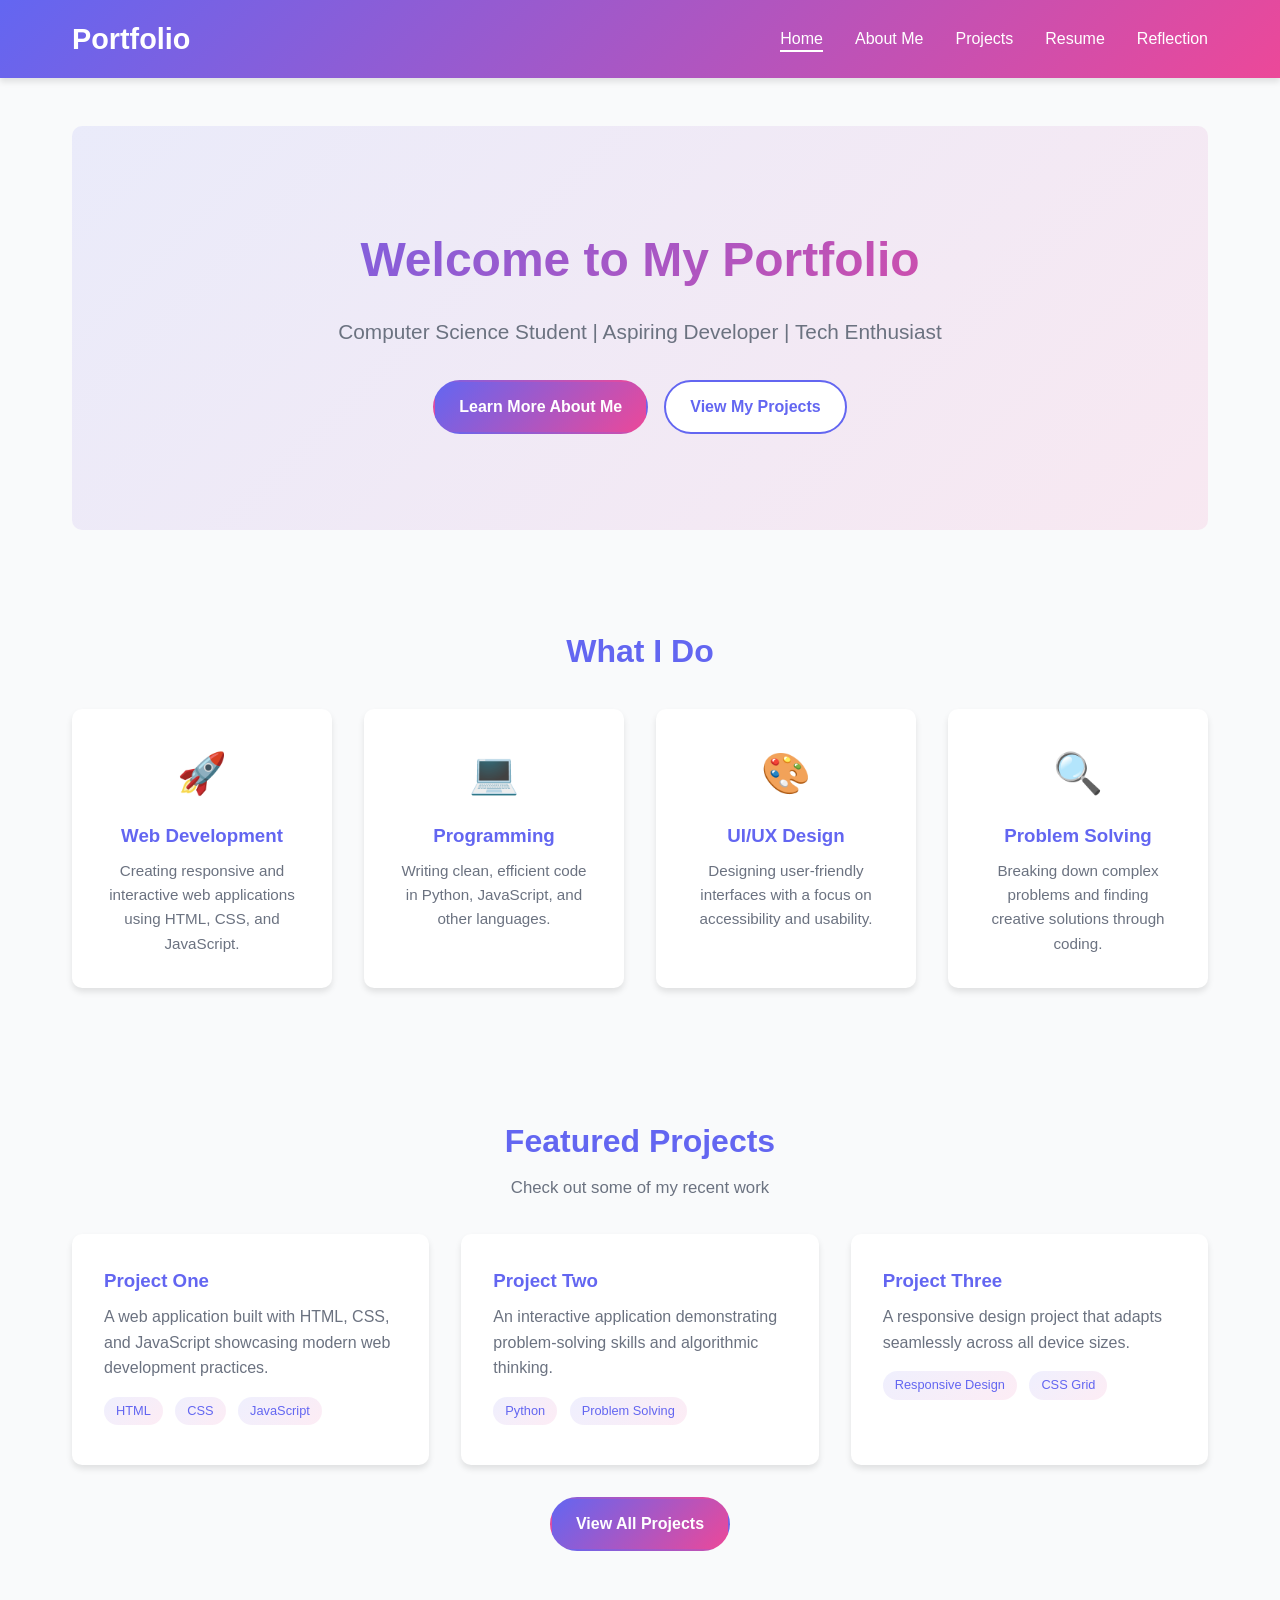
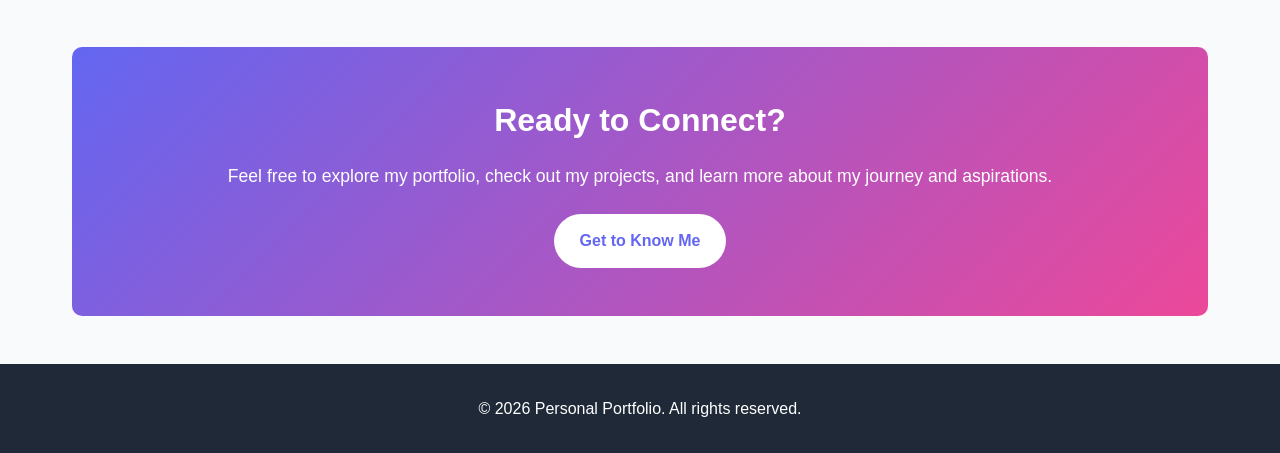
==== index.html @ 59f5081c "Create complete portfolio website with all pages and styling" ====
<!DOCTYPE html>
<html lang="en">
<head>
    <meta charset="UTF-8">
    <meta name="viewport" content="width=device-width, initial-scale=1.0">
    <title>Home - Personal Portfolio</title>
    <link rel="stylesheet" href="styles.css">
</head>
<body>
    <nav class="navbar">
        <div class="nav-container">
            <div class="logo">Portfolio</div>
            <ul class="nav-menu">
                <li><a href="index.html" class="nav-link active">Home</a></li>
                <li><a href="about.html" class="nav-link">About Me</a></li>
                <li><a href="projects.html" class="nav-link">Projects</a></li>
                <li><a href="resume.html" class="nav-link">Resume</a></li>
                <li><a href="reflection.html" class="nav-link">Reflection</a></li>
            </ul>
        </div>
    </nav>

    <main>
        <!-- Hero Section -->
        <section class="hero">
            <div class="hero-content">
                <h1>Welcome to My Portfolio</h1>
                <p>Computer Science Student | Aspiring Developer | Tech Enthusiast</p>
                <div class="hero-buttons">
                    <a href="about.html" class="btn btn-primary">Learn More About Me</a>
                    <a href="projects.html" class="btn btn-secondary">View My Projects</a>
                </div>
            </div>
        </section>

        <!-- Quick Highlights Section -->
        <section class="highlights">
            <h2>What I Do</h2>
            <div class="highlights-grid">
                <div class="highlight-card">
                    <div class="highlight-icon">🚀</div>
                    <h3>Web Development</h3>
                    <p>Creating responsive and interactive web applications using HTML, CSS, and JavaScript.</p>
                </div>
                <div class="highlight-card">
                    <div class="highlight-icon">💻</div>
                    <h3>Programming</h3>
                    <p>Writing clean, efficient code in Python, JavaScript, and other languages.</p>
                </div>
                <div class="highlight-card">
                    <div class="highlight-icon">🎨</div>
                    <h3>UI/UX Design</h3>
                    <p>Designing user-friendly interfaces with a focus on accessibility and usability.</p>
                </div>
                <div class="highlight-card">
                    <div class="highlight-icon">🔍</div>
                    <h3>Problem Solving</h3>
                    <p>Breaking down complex problems and finding creative solutions through coding.</p>
                </div>
            </div>
        </section>

        <!-- Featured Projects Preview -->
        <section class="preview">
            <h2>Featured Projects</h2>
            <p class="section-subtitle">Check out some of my recent work</p>
            <div class="projects-preview">
                <div class="project-preview-card">
                    <h3>Project One</h3>
                    <p>A web application built with HTML, CSS, and JavaScript showcasing modern web development practices.</p>
                    <span class="tech-tag">HTML</span>
                    <span class="tech-tag">CSS</span>
                    <span class="tech-tag">JavaScript</span>
                </div>
                <div class="project-preview-card">
                    <h3>Project Two</h3>
                    <p>An interactive application demonstrating problem-solving skills and algorithmic thinking.</p>
                    <span class="tech-tag">Python</span>
                    <span class="tech-tag">Problem Solving</span>
                </div>
                <div class="project-preview-card">
                    <h3>Project Three</h3>
                    <p>A responsive design project that adapts seamlessly across all device sizes.</p>
                    <span class="tech-tag">Responsive Design</span>
                    <span class="tech-tag">CSS Grid</span>
                </div>
            </div>
            <div class="center-button">
                <a href="projects.html" class="btn btn-primary">View All Projects</a>
            </div>
        </section>

        <!-- Call to Action -->
        <section class="cta">
            <h2>Ready to Connect?</h2>
            <p>Feel free to explore my portfolio, check out my projects, and learn more about my journey and aspirations.</p>
            <a href="about.html" class="btn btn-light">Get to Know Me</a>
        </section>
    </main>

    <footer>
        <p>&copy; 2026 Personal Portfolio. All rights reserved.</p>
    </footer>
</body>
</html>
---- styles.css ----
/* ===============================
   CSS VARIABLES & ROOT STYLES
   =============================== */

:root {
    --primary-color: #6366f1;
    --secondary-color: #ec4899;
    --text-color: #1f2937;
    --light-text: #6b7280;
    --background-color: #f9fafb;
    --white: #ffffff;
    --border-color: #e5e7eb;
    --shadow: 0 4px 6px rgba(0, 0, 0, 0.1);
    --shadow-lg: 0 10px 25px rgba(0, 0, 0, 0.1);
}

/* ===============================
   GLOBAL STYLES
   =============================== */

* {
    margin: 0;
    padding: 0;
    box-sizing: border-box;
}

html {
    scroll-behavior: smooth;
}

body {
    font-family: 'Segoe UI', Tahoma, Geneva, Verdana, sans-serif;
    color: var(--text-color);
    background-color: var(--background-color);
    line-height: 1.6;
}

hr {
    border: none;
    border-top: 2px solid var(--border-color);
    margin: 2rem 0;
}

/* ===============================
   NAVIGATION BAR
   =============================== */

.navbar {
    background: linear-gradient(135deg, var(--primary-color), var(--secondary-color));
    padding: 1rem 0;
    position: sticky;
    top: 0;
    z-index: 100;
    box-shadow: var(--shadow);
}

.nav-container {
    max-width: 1200px;
    margin: 0 auto;
    display: flex;
    justify-content: space-between;
    align-items: center;
    padding: 0 2rem;
}

.logo {
    font-size: 1.8rem;
    font-weight: bold;
    color: var(--white);
    text-decoration: none;
}

.nav-menu {
    display: flex;
    list-style: none;
    gap: 2rem;
}

.nav-link {
    color: var(--white);
    text-decoration: none;
    font-weight: 500;
    transition: opacity 0.3s ease;
    position: relative;
}

.nav-link:hover,
.nav-link.active {
    opacity: 1;
}

.nav-link.active::after {
    content: '';
    position: absolute;
    bottom: -5px;
    left: 0;
    width: 100%;
    height: 2px;
    background-color: var(--white);
}

/* ===============================
   MAIN CONTENT
   =============================== */

main {
    max-width: 1200px;
    margin: 0 auto;
    padding: 0 2rem;
}

/* ===============================
   HERO SECTION
   =============================== */

.hero {
    background: linear-gradient(135deg, rgba(99, 102, 241, 0.1), rgba(236, 72, 153, 0.1));
    padding: 6rem 2rem;
    text-align: center;
    border-radius: 10px;
    margin: 3rem 0;
    animation: fadeIn 0.8s ease-in;
}

.hero-content h1 {
    font-size: 3rem;
    margin-bottom: 1rem;
    background: linear-gradient(135deg, var(--primary-color), var(--secondary-color));
    -webkit-background-clip: text;
    -webkit-text-fill-color: transparent;
    background-clip: text;
}

.hero-content p {
    font-size: 1.3rem;
    color: var(--light-text);
    margin-bottom: 2rem;
}

.hero-buttons {
    display: flex;
    gap: 1rem;
    justify-content: center;
    flex-wrap: wrap;
}

/* ===============================
   BUTTONS
   =============================== */

.btn {
    display: inline-block;
    padding: 0.75rem 1.5rem;
    border-radius: 50px;
    text-decoration: none;
    font-weight: 600;
    transition: all 0.3s ease;
    cursor: pointer;
    border: 2px solid transparent;
}

.btn-primary {
    background: linear-gradient(135deg, var(--primary-color), var(--secondary-color));
    color: var(--white);
}

.btn-primary:hover {
    transform: translateY(-2px);
    box-shadow: var(--shadow-lg);
}

.btn-secondary {
    background: var(--white);
    color: var(--primary-color);
    border-color: var(--primary-color);
}

.btn-secondary:hover {
    background: var(--primary-color);
    color: var(--white);
}

.btn-light {
    background: var(--white);
    color: var(--primary-color);
}

.btn-light:hover {
    background: var(--primary-color);
    color: var(--white);
}

/* ===============================
   HIGHLIGHTS SECTION
   =============================== */

.highlights {
    padding: 3rem 0;
    text-align: center;
}

.highlights h2 {
    font-size: 2rem;
    margin-bottom: 2rem;
    color: var(--primary-color);
}

.highlights-grid {
    display: grid;
    grid-template-columns: repeat(auto-fit, minmax(250px, 1fr));
    gap: 2rem;
    margin: 2rem 0;
}

.highlight-card {
    background: var(--white);
    padding: 2rem;
    border-radius: 10px;
    box-shadow: var(--shadow);
    transition: all 0.3s ease;
}

.highlight-card:hover {
    transform: translateY(-5px);
    box-shadow: var(--shadow-lg);
}

.highlight-icon {
    font-size: 2.5rem;
    margin-bottom: 1rem;
}

.highlight-card h3 {
    margin-bottom: 0.5rem;
    color: var(--primary-color);
}

.highlight-card p {
    color: var(--light-text);
    font-size: 0.95rem;
}

/* ===============================
   PREVIEW SECTION
   =============================== */

.preview {
    padding: 3rem 0;
    text-align: center;
}

.preview h2 {
    font-size: 2rem;
    margin-bottom: 0.5rem;
    color: var(--primary-color);
}

.section-subtitle {
    color: var(--light-text);
    margin-bottom: 2rem;
    font-size: 1.05rem;
}

.projects-preview {
    display: grid;
    grid-template-columns: repeat(auto-fit, minmax(280px, 1fr));
    gap: 2rem;
    margin: 2rem 0;
}

.project-preview-card {
    background: var(--white);
    padding: 2rem;
    border-radius: 10px;
    box-shadow: var(--shadow);
    text-align: left;
    transition: all 0.3s ease;
}

.project-preview-card:hover {
    transform: translateY(-5px);
    box-shadow: var(--shadow-lg);
    border-left: 4px solid var(--primary-color);
}

.project-preview-card h3 {
    color: var(--primary-color);
    margin-bottom: 0.5rem;
}

.project-preview-card p {
    color: var(--light-text);
    margin-bottom: 1rem;
}

.tech-tag {
    display: inline-block;
    background: linear-gradient(135deg, rgba(99, 102, 241, 0.1), rgba(236, 72, 153, 0.1));
    color: var(--primary-color);
    padding: 0.25rem 0.75rem;
    border-radius: 20px;
    font-size: 0.8rem;
    margin-right: 0.5rem;
    margin-bottom: 0.5rem;
}

.center-button {
    text-align: center;
    margin-top: 2rem;
}

/* ===============================
   CTA SECTION
   =============================== */

.cta {
    background: linear-gradient(135deg, var(--primary-color), var(--secondary-color));
    color: var(--white);
    padding: 3rem 2rem;
    border-radius: 10px;
    text-align: center;
    margin: 3rem 0;
    animation: fadeIn 0.8s ease-in;
}

.cta h2 {
    font-size: 2rem;
    margin-bottom: 1rem;
}

.cta p {
    font-size: 1.1rem;
    margin-bottom: 1.5rem;
}

.cta-buttons {
    display: flex;
    gap: 1rem;
    justify-content: center;
    flex-wrap: wrap;
}

/* ===============================
   PAGE HEADER
   =============================== */

.page-header {
    text-align: center;
    padding: 3rem 0;
    background: linear-gradient(135deg, rgba(99, 102, 241, 0.1), rgba(236, 72, 153, 0.1));
    border-radius: 10px;
    margin-bottom: 2rem;
}

.page-header h1 {
    font-size: 2.5rem;
    color: var(--primary-color);
    margin-bottom: 0.5rem;
}

.page-header p {
    color: var(--light-text);
    font-size: 1.1rem;
}

/* ===============================
   CONTENT SECTION
   =============================== */

.content-section {
    padding: 2rem 0;
    border-bottom: 1px solid var(--border-color);
}

.content-section h2 {
    font-size: 2rem;
    color: var(--primary-color);
    margin-bottom: 1.5rem;
}

.content-section h3 {
    color: var(--primary-color);
    margin-top: 1rem;
    margin-bottom: 0.5rem;
}

.content-section p {
    color: var(--text-color);
    line-height: 1.8;
    margin-bottom: 1rem;
}

.content-section ul {
    margin-left: 2rem;
    color: var(--text-color);
}

.content-section li {
    margin-bottom: 0.5rem;
}

.content-wrapper {
    background: var(--white);
    padding: 2rem;
    border-radius: 10px;
    box-shadow: var(--shadow);
}

/* ===============================
   TIMELINE
   =============================== */

.timeline {
    display: grid;
    grid-template-columns: repeat(auto-fit, minmax(250px, 1fr));
    gap: 2rem;
    margin: 2rem 0;
}

.timeline-item {
    background: var(--white);
    padding: 2rem;
    border-radius: 10px;
    border-left: 4px solid var(--primary-color);
    box-shadow: var(--shadow);
    transition: all 0.3s ease;
}

.timeline-item:hover {
    transform: translateX(5px);
    box-shadow: var(--shadow-lg);
}

.timeline-item h3 {
    color: var(--primary-color);
    margin-bottom: 0.5rem;
}

.timeline-item .year {
    font-weight: bold;
    color: var(--secondary-color);
    margin-bottom: 0.5rem;
}

.timeline-item p {
    color: var(--light-text);
}

/* ===============================
   SKILLS
   =============================== */

.skills-container {
    display: grid;
    grid-template-columns: repeat(auto-fit, minmax(250px, 1fr));
    gap: 2rem;
    margin: 2rem 0;
}

.skill-category {
    background: var(--white);
    padding: 1.5rem;
    border-radius: 10px;
    box-shadow: var(--shadow);
}

.skill-category h3 {
    margin-bottom: 1rem;
    color: var(--primary-color);
}

.skill-list {
    display: flex;
    flex-wrap: wrap;
    gap: 0.5rem;
}

.skill-tag {
    display: inline-block;
    background: linear-gradient(135deg, var(--primary-color), var(--secondary-color));
    color: var(--white);
    padding: 0.4rem 0.8rem;
    border-radius: 20px;
    font-size: 0.85rem;
    font-weight: 500;
    transition: all 0.3s ease;
}

.skill-tag:hover {
    transform: scale(1.1);
}

/* ===============================
   INTERESTS GRID
   =============================== */

.interests-grid {
    display: grid;
    grid-template-columns: repeat(auto-fit, minmax(250px, 1fr));
    gap: 2rem;
    margin: 2rem 0;
}

.interest-card {
    background: var(--white);
    padding: 2rem;
    border-radius: 10px;
    box-shadow: var(--shadow);
    text-align: center;
    transition: all 0.3s ease;
}

.interest-card:hover {
    transform: translateY(-5px);
    box-shadow: var(--shadow-lg);
    border-top: 4px solid var(--secondary-color);
}

.interest-card h3 {
    color: var(--primary-color);
    margin-bottom: 0.5rem;
}

.interest-card p {
    color: var(--light-text);
}

/* ===============================
   PROJECTS GRID
   =============================== */

.projects-section {
    padding: 2rem 0;
}

.projects-grid {
    display: grid;
    grid-template-columns: repeat(auto-fit, minmax(350px, 1fr));
    gap: 2rem;
    margin: 2rem 0;
}

.project-card {
    background: var(--white);
    border-radius: 10px;
    box-shadow: var(--shadow);
    overflow: hidden;
    transition: all 0.3s ease;
}

.project-card:hover {
    transform: translateY(-10px);
    box-shadow: var(--shadow-lg);
}

.project-header {
    background: linear-gradient(135deg, var(--primary-color), var(--secondary-color));
    color: var(--white);
    padding: 1.5rem;
    display: flex;
    justify-content: space-between;
    align-items: center;
}

.project-header h3 {
    color: var(--white);
    margin: 0;
}

.project-date {
    background: rgba(255, 255, 255, 0.2);
    padding: 0.25rem 0.75rem;
    border-radius: 20px;
    font-size: 0.9rem;
}

.project-body {
    padding: 1.5rem;
}

.project-body p {
    color: var(--light-text);
    margin-bottom: 1rem;
}

.project-tech {
    display: flex;
    flex-wrap: wrap;
    gap: 0.5rem;
    margin-bottom: 1rem;
}

.project-tech .tech {
    background: linear-gradient(135deg, rgba(99, 102, 241, 0.1), rgba(236, 72, 153, 0.1));
    color: var(--primary-color);
    padding: 0.3rem 0.7rem;
    border-radius: 15px;
    font-size: 0.8rem;
    font-weight: 500;
}

.project-description {
    font-size: 0.95rem;
    color: var(--text-color);
}

/* ===============================
   HIGHLIGHTS LIST
   =============================== */

.highlights-list {
    list-style: none;
    margin-left: 0;
}

.highlights-list li {
    padding: 0.5rem 0;
    padding-left: 2rem;
    position: relative;
    color: var(--text-color);
}

.highlights-list li:before {
    content: "✓";
    position: absolute;
    left: 0;
    color: var(--primary-color);
    font-weight: bold;
}

/* ===============================
   RESUME STYLES
   =============================== */

.resume-container {
    background: var(--white);
    padding: 2rem;
    border-radius: 10px;
    box-shadow: var(--shadow);
    margin: 2rem 0;
}

.resume-section {
    margin-bottom: 2rem;
    border-bottom: 1px solid var(--border-color);
    padding-bottom: 2rem;
}

.resume-section:last-child {
    border-bottom: none;
}

.resume-section h2 {
    font-size: 1.8rem;
    color: var(--primary-color);
    margin-bottom: 1rem;
}

.contact-section h2 {
    font-size: 2rem;
    color: var(--primary-color);
    margin-bottom: 1rem;
}

.contact-info {
    display: grid;
    grid-template-columns: repeat(auto-fit, minmax(200px, 1fr));
    gap: 1rem;
}

.contact-info p {
    color: var(--text-color);
}

.contact-info a {
    color: var(--primary-color);
    text-decoration: none;
}

.contact-info a:hover {
    text-decoration: underline;
}

.resume-item {
    margin-bottom: 1.5rem;
}

.item-header {
    display: flex;
    justify-content: space-between;
    align-items: start;
    margin-bottom: 0.5rem;
}

.item-header h3 {
    color: var(--primary-color);
    font-size: 1.1rem;
    margin: 0;
}

.year {
    background: linear-gradient(135deg, rgba(99, 102, 241, 0.1), rgba(236, 72, 153, 0.1));
    color: var(--primary-color);
    padding: 0.25rem 0.75rem;
    border-radius: 20px;
    font-size: 0.9rem;
    font-weight: 600;
    white-space: nowrap;
}

.resume-item p {
    color: var(--light-text);
    margin-bottom: 0.5rem;
}

.resume-item ul {
    list-style: none;
    margin-left: 0;
}

.resume-item li {
    color: var(--text-color);
    margin-bottom: 0.4rem;
    padding-left: 1.5rem;
    position: relative;
}

.resume-item li:before {
    content: "•";
    position: absolute;
    left: 0;
    color: var(--primary-color);
    font-weight: bold;
}

.skills-two-column {
    display: grid;
    grid-template-columns: repeat(auto-fit, minmax(250px, 1fr));
    gap: 2rem;
    margin: 1rem 0;
}

.skill-group {
    background: linear-gradient(135deg, rgba(99, 102, 241, 0.05), rgba(236, 72, 153, 0.05));
    padding: 1.5rem;
    border-radius: 10px;
    border-left: 4px solid var(--primary-color);
}

.skill-group h3 {
    color: var(--primary-color);
    margin-bottom: 0.5rem;
    font-size: 1rem;
}

.skill-group p {
    color: var(--text-color);
}

/* ===============================
   REFLECTION STYLES
   =============================== */

.learning-cards {
    display: grid;
    grid-template-columns: repeat(auto-fit, minmax(250px, 1fr));
    gap: 2rem;
    margin: 2rem 0;
}

.learning-card {
    background: var(--white);
    padding: 2rem;
    border-radius: 10px;
    box-shadow: var(--shadow);
    border-top: 4px solid var(--primary-color);
    transition: all 0.3s ease;
}

.learning-card:hover {
    transform: translateY(-5px);
    box-shadow: var(--shadow-lg);
}

.learning-card h3 {
    color: var(--primary-color);
    margin-bottom: 0.5rem;
}

.learning-card p {
    color: var(--light-text);
    font-size: 0.95rem;
}

.challenge-section {
    display: grid;
    gap: 2rem;
    margin: 2rem 0;
}

.challenge-item {
    background: var(--white);
    padding: 2rem;
    border-radius: 10px;
    box-shadow: var(--shadow);
    border-left: 4px solid var(--secondary-color);
}

.challenge-item h3 {
    color: var(--primary-color);
    margin-bottom: 1rem;
}

.challenge-item p {
    margin-bottom: 1rem;
}

.challenge-item strong {
    color: var(--primary-color);
}

.accomplishments {
    display: grid;
    grid-template-columns: repeat(auto-fit, minmax(250px, 1fr));
    gap: 2rem;
    margin: 2rem 0;
}

.accomplishment-item {
    background: var(--white);
    padding: 2rem;
    border-radius: 10px;
    box-shadow: var(--shadow);
    text-align: center;
    transition: all 0.3s ease;
}

.accomplishment-item:hover {
    transform: scale(1.05);
    box-shadow: var(--shadow-lg);
}

.accomplishment-icon {
    font-size: 2rem;
    margin-bottom: 1rem;
}

.accomplishment-item h3 {
    color: var(--primary-color);
    margin-bottom: 0.5rem;
}

.accomplishment-item p {
    color: var(--light-text);
}

.future-goals {
    background: linear-gradient(135deg, rgba(99, 102, 241, 0.1), rgba(236, 72, 153, 0.1));
    padding: 2rem;
    border-radius: 10px;
    margin: 1rem 0;
}

.future-goals h3 {
    color: var(--primary-color);
    margin-top: 1rem;
    margin-bottom: 0.5rem;
}

.future-goals ul {
    list-style: none;
    margin-left: 0;
    padding-left: 0;
}

.future-goals li {
    color: var(--text-color);
    margin-bottom: 0.5rem;
    padding-left: 1.5rem;
    position: relative;
}

.future-goals li:before {
    content: "→";
    position: absolute;
    left: 0;
    color: var(--secondary-color);
    font-weight: bold;
}

.advice-section {
    display: grid;
    grid-template-columns: repeat(auto-fit, minmax(280px, 1fr));
    gap: 2rem;
    margin: 2rem 0;
}

.advice-card {
    background: var(--white);
    padding: 1.5rem;
    border-radius: 10px;
    box-shadow: var(--shadow);
    border-top: 4px solid var(--secondary-color);
    transition: all 0.3s ease;
}

.advice-card:hover {
    transform: translateY(-5px);
    box-shadow: var(--shadow-lg);
}

.advice-card h3 {
    color: var(--primary-color);
    margin-bottom: 0.5rem;
}

.advice-card p {
    color: var(--light-text);
    font-size: 0.95rem;
}

.final-thoughts {
    text-align: center;
    background: linear-gradient(135deg, rgba(99, 102, 241, 0.1), rgba(236, 72, 153, 0.1));
    padding: 2rem;
    border-radius: 10px;
    margin: 2rem 0;
}

.final-thoughts p {
    font-size: 1.05rem;
    line-height: 1.8;
    color: var(--text-color);
}

/* ===============================
   FOOTER
   =============================== */

footer {
    background: var(--text-color);
    color: var(--white);
    text-align: center;
    padding: 2rem;
    margin-top: 3rem;
}

/* ===============================
   ANIMATIONS
   =============================== */

@keyframes fadeIn {
    from {
        opacity: 0;
        transform: translateY(20px);
    }
    to {
        opacity: 1;
        transform: translateY(0);
    }
}

/* ===============================
   RESPONSIVE DESIGN
   =============================== */

/* Tablets (768px and up) */
@media (max-width: 768px) {
    .nav-container {
        flex-direction: column;
        gap: 1rem;
    }

    .nav-menu {
        flex-wrap: wrap;
        justify-content: center;
        gap: 1rem;
    }

    .hero-content h1 {
        font-size: 2rem;
    }

    .page-header h1 {
        font-size: 2rem;
    }

    .projects-grid,
    .highlights-grid,
    .skills-container,
    .interests-grid,
    .learning-cards,
    .accomplishments,
    .advice-section {
        grid-template-columns: 1fr;
    }

    .project-header {
        flex-direction: column;
        align-items: flex-start;
    }

    .project-header h3 {
        margin-bottom: 0.5rem;
    }

    .item-header {
        flex-direction: column;
    }

    .year {
        margin-top: 0.5rem;
    }

    .hero-buttons,
    .cta-buttons {
        flex-direction: column;
        align-items: center;
    }

    .btn {
        width: 100%;
        text-align: center;
    }
}

/* Mobile (480px and down) */
@media (max-width: 480px) {
    main {
        padding: 0 1rem;
    }

    .nav-container {
        padding: 0 1rem;
    }

    .nav-menu {
        gap: 0.5rem;
        font-size: 0.9rem;
    }

    .hero {
        padding: 2rem 1rem;
    }

    .hero-content h1 {
        font-size: 1.5rem;
    }

    .hero-content p {
        font-size: 1rem;
    }

    .highlights h2,
    .preview h2 {
        font-size: 1.5rem;
    }

    .page-header {
        padding: 2rem 1rem;
    }

    .page-header h1 {
        font-size: 1.5rem;
    }

    .resume-container,
    .contact-info {
        grid-template-columns: 1fr;
    }

    .resume-item {
        margin-bottom: 1rem;
    }

    .cta {
        padding: 2rem 1rem;
    }

    .cta h2 {
        font-size: 1.5rem;
    }

    footer {
        padding: 1.5rem 1rem;
    }
}
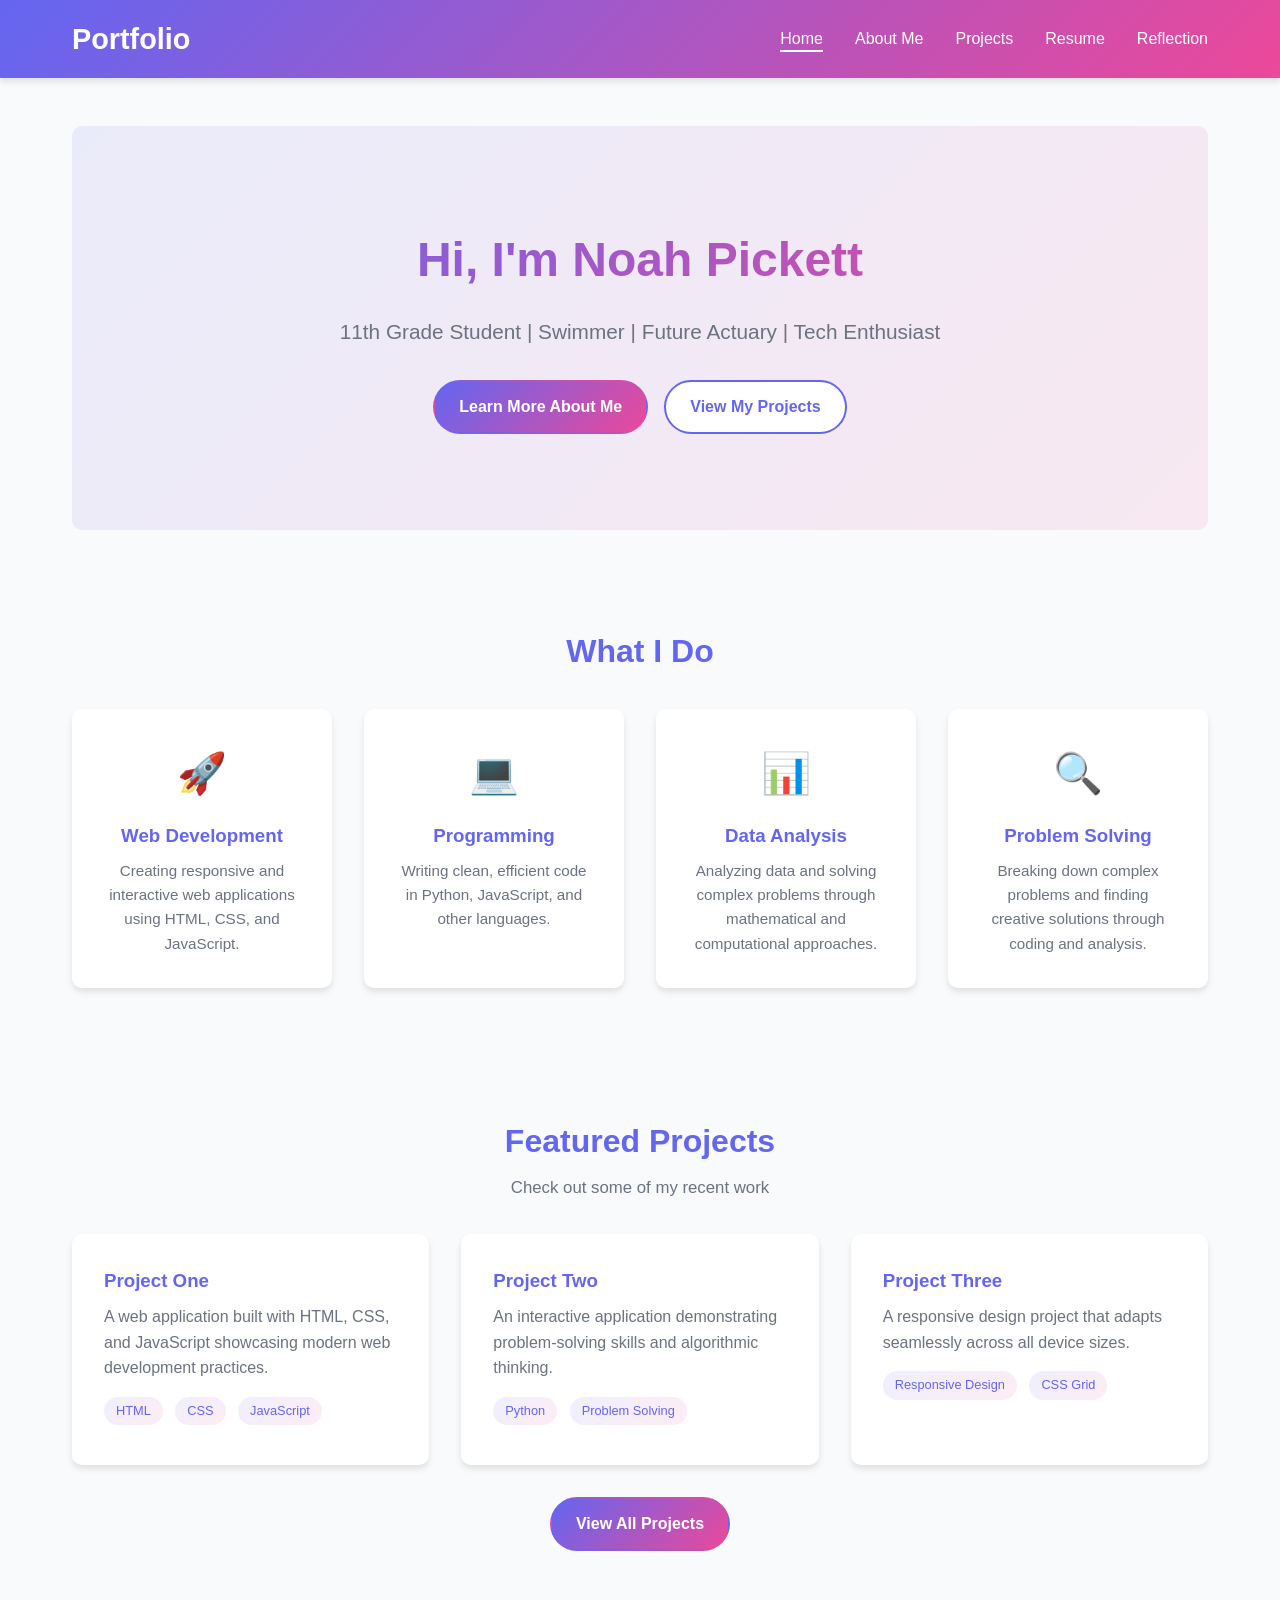
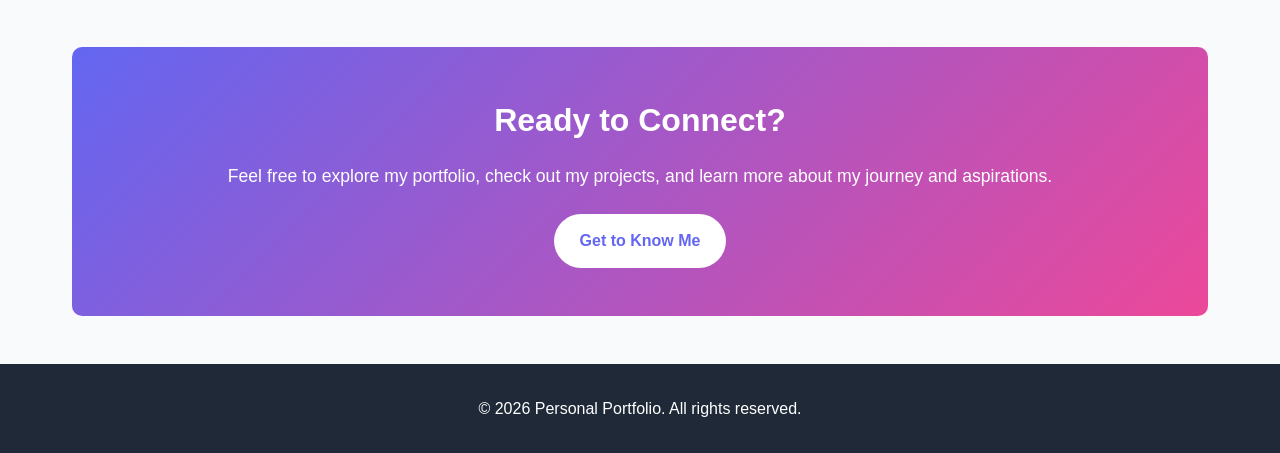
==== commit 3b84bbfd: "Add actuarial science career goal to portfolio" ====
--- a/index.html
+++ b/index.html
@@ -24,8 +24,8 @@
         <!-- Hero Section -->
         <section class="hero">
             <div class="hero-content">
-                <h1>Welcome to My Portfolio</h1>
-                <p>Computer Science Student | Aspiring Developer | Tech Enthusiast</p>
+                <h1>Hi, I'm Noah Pickett</h1>
+                <p>11th Grade Student | Swimmer | Future Actuary | Tech Enthusiast</p>
                 <div class="hero-buttons">
                     <a href="about.html" class="btn btn-primary">Learn More About Me</a>
                     <a href="projects.html" class="btn btn-secondary">View My Projects</a>
@@ -48,14 +48,14 @@
                     <p>Writing clean, efficient code in Python, JavaScript, and other languages.</p>
                 </div>
                 <div class="highlight-card">
-                    <div class="highlight-icon">🎨</div>
-                    <h3>UI/UX Design</h3>
-                    <p>Designing user-friendly interfaces with a focus on accessibility and usability.</p>
+                    <div class="highlight-icon">📊</div>
+                    <h3>Data Analysis</h3>
+                    <p>Analyzing data and solving complex problems through mathematical and computational approaches.</p>
                 </div>
                 <div class="highlight-card">
                     <div class="highlight-icon">🔍</div>
                     <h3>Problem Solving</h3>
-                    <p>Breaking down complex problems and finding creative solutions through coding.</p>
+                    <p>Breaking down complex problems and finding creative solutions through coding and analysis.</p>
                 </div>
             </div>
         </section>
